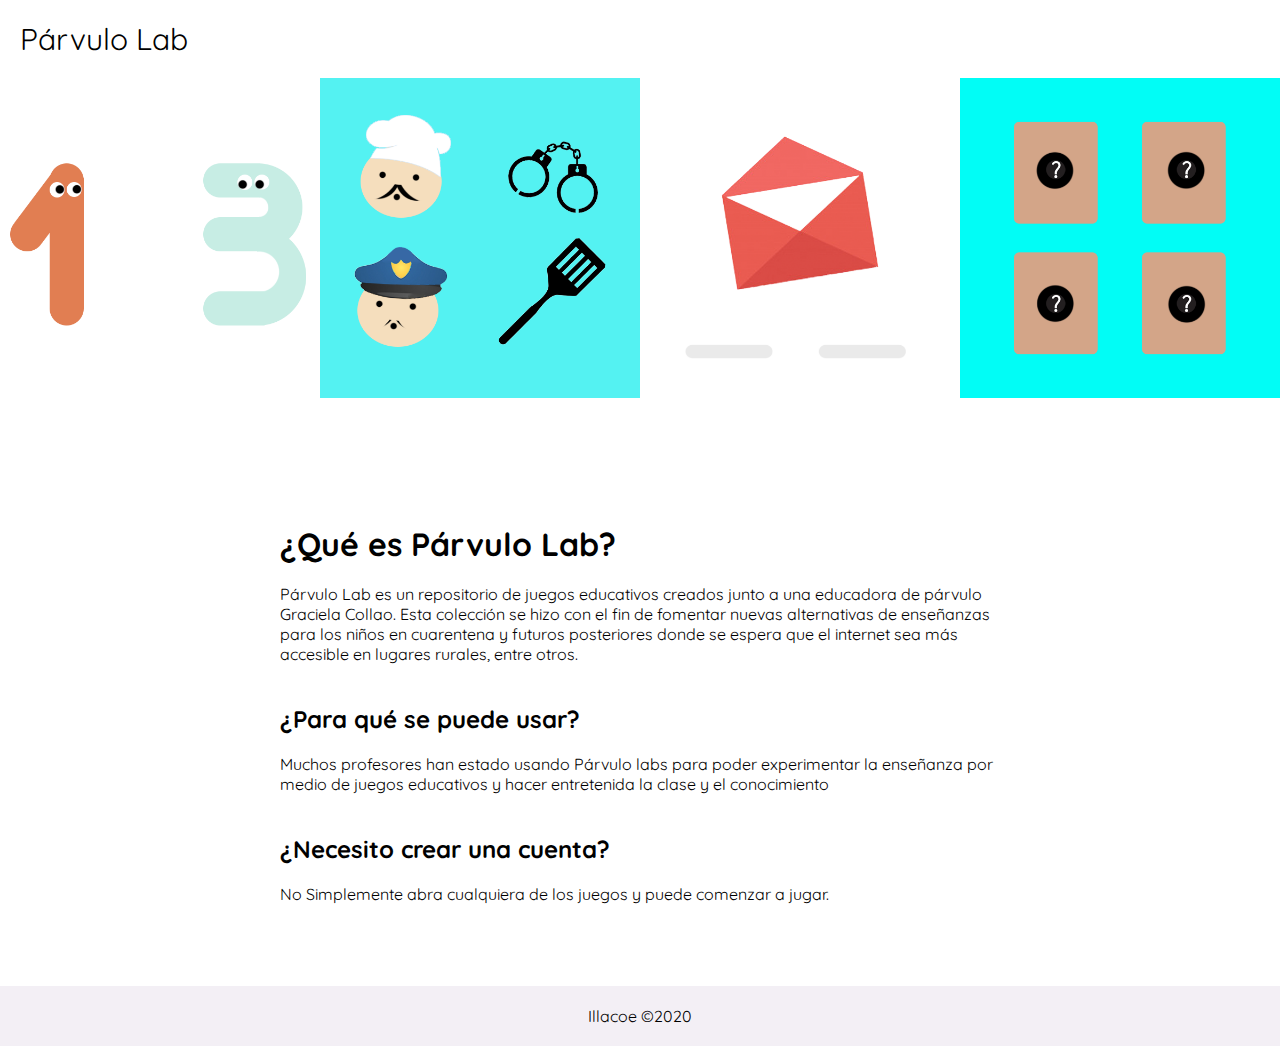
==== index.html @ 40a2c9e3 "new repository" ====
<!DOCTYPE html>
<html lang="en">
<head>
    <meta charset="UTF-8">
    <meta name="viewport" content="width=device-width, initial-scale=1.0">
    <title>Párvulo Labs</title>
    <link rel="stylesheet" href="./assets/css/style.css">
    <script defer src="./assets/js/main.js"></script>
</head>
<body>

    <header class="header">
        <div class="container">
            <div class="header__logo">
                <span class="logo-title">Párvulo Lab</span>
            </div>
            <div class="header__burger">
    
            </div>
            <div class="header__nav-desktop">
                <ul class="header__nav">
                    <!-- <li class="header__navlink"><a class="navlink" href="#">Experimentos</a></li>
                    <li class="header__navlink"><a class="navlink" href="#">Acerca</a></li> -->
                </ul>
            </div>
        </div>
    </header>
    <main class="main">
        <div class="collection">
            <a class="collection__link" href="#">
                <div class="collection__item">
                    <div class="collection__info">
                        <span class="collection__title">Antecesor y Sucesor</span>
                    </div>
                    <img class="collection__image" src="./assets/img/antecesor-sucesor.png" alt="">
                </div>
            </a>
            <a class="collection__link" href="">
                <div class="collection__item">
                    <div class="collection__info">
                        <span class="collection__title">Unir</span>

                    </div>
                    <img class="collection__image" src="./assets/img/dequienes.png" alt="">
                </div>
            </a>
            <a class="collection__link" href="">
                <div class="collection__item">
                    <div class="collection__info">
                        <span class="collection__title">Silabas</span>

                    </div>
                    <img class="collection__image" src="./assets/img/silabas.png" alt="">
                </div>
            </a>
            <a class="collection__link" href="">
                <div class="collection__item">
                    <div class="collection__info">
                        <span class="collection__title">Los iguales</span>

                    </div>
                    <img class="collection__image" src="./assets/img/iguales.png" alt="">
                </div>
            </a>
        </div>

    </main>
    <section class="section">
        <div class="container">
            
            <blockquote class="info">
                <h1 class="info__question">¿Qué es Párvulo Lab?</h1>
                <p class="info__answer">Párvulo Lab es un repositorio de juegos educativos creados junto a una educadora de párvulo Graciela Collao. Esta colección se hizo con el fin de fomentar nuevas alternativas de enseñanzas para los niños en cuarentena y futuros posteriores donde se espera que el internet sea más accesible en lugares rurales, entre otros.</p>
   
                <h2 class="info__question">¿Para qué se puede usar?</h2>
                <p class="info__answer">Muchos profesores han estado usando Párvulo labs para poder experimentar la enseñanza por medio de juegos educativos y hacer entretenida la clase y el conocimiento</p>
   
                <h2 class="info__question">¿Necesito crear una cuenta?</h2>
                <p class="info__answer">No Simplemente abra cualquiera de los juegos y puede comenzar a jugar.</p>
            </blockquote>
        </div>

    </section>
    <footer class="footer">
        <div class="container">
            <span class="footer__logo">Illacoe ©2020</span>
        </div>
    </footer>
    
</body>
</html>
---- assets/css/style.css ----
@import url('https://fonts.googleapis.com/css2?family=Quicksand:wght@600&display=swap');
@import './nav.css';
@import './main.css';
@import './info.css';
@import './footer.css';

*{
    font-family: 'Quicksand', sans-serif;
    margin: 0; 
}
.container{
   padding: 20px;
   margin: auto;
   display: flex;
   justify-content: space-between;
   width: 100%; 
   align-items: center;
}
.logo-title{
    font-size: 30px;
}
.navlink{
    font-size: 25px;
}
.info__question{
    margin: 40px 0 20px 0;
}
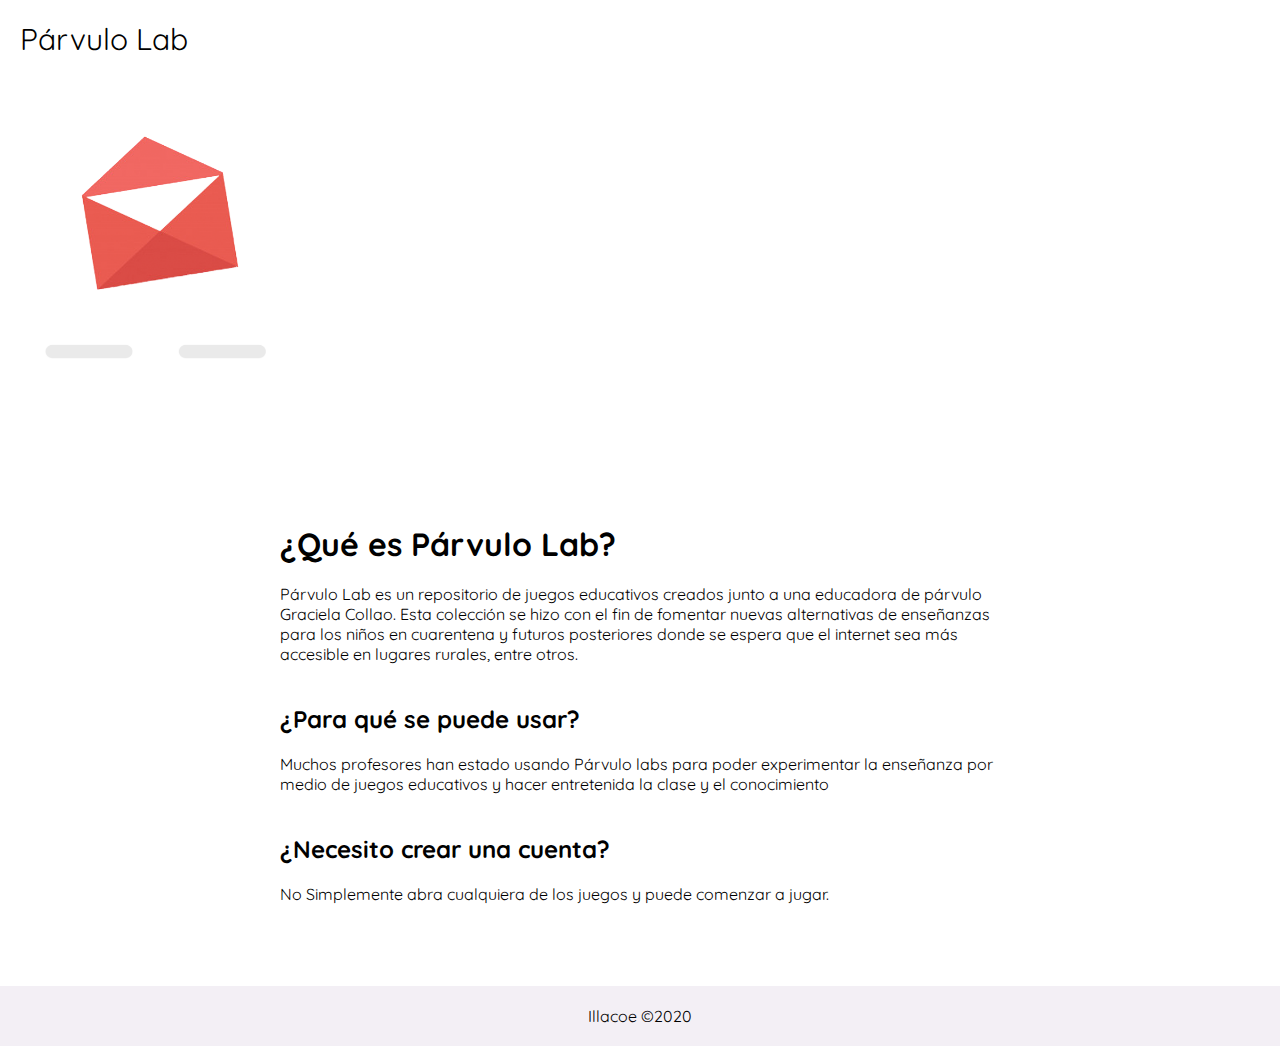
==== commit 0cf996bd: "game 1" ====
--- a/index.html
+++ b/index.html
@@ -27,15 +27,15 @@
     </header>
     <main class="main">
         <div class="collection">
-            <a class="collection__link" href="#">
+            <!-- <a class="collection__link" href="#">
                 <div class="collection__item">
                     <div class="collection__info">
                         <span class="collection__title">Antecesor y Sucesor</span>
                     </div>
                     <img class="collection__image" src="./assets/img/antecesor-sucesor.png" alt="">
                 </div>
-            </a>
-            <a class="collection__link" href="">
+            </a> -->
+            <!-- <a class="collection__link" href="">
                 <div class="collection__item">
                     <div class="collection__info">
                         <span class="collection__title">Unir</span>
@@ -43,8 +43,8 @@
                     </div>
                     <img class="collection__image" src="./assets/img/dequienes.png" alt="">
                 </div>
-            </a>
-            <a class="collection__link" href="">
+            </a> -->
+            <a class="collection__link" href="./games/silabas/index.html">
                 <div class="collection__item">
                     <div class="collection__info">
                         <span class="collection__title">Silabas</span>
@@ -53,7 +53,7 @@
                     <img class="collection__image" src="./assets/img/silabas.png" alt="">
                 </div>
             </a>
-            <a class="collection__link" href="">
+            <!-- <a class="collection__link" href="">
                 <div class="collection__item">
                     <div class="collection__info">
                         <span class="collection__title">Los iguales</span>
@@ -61,7 +61,7 @@
                     </div>
                     <img class="collection__image" src="./assets/img/iguales.png" alt="">
                 </div>
-            </a>
+            </a> -->
         </div>
 
     </main>
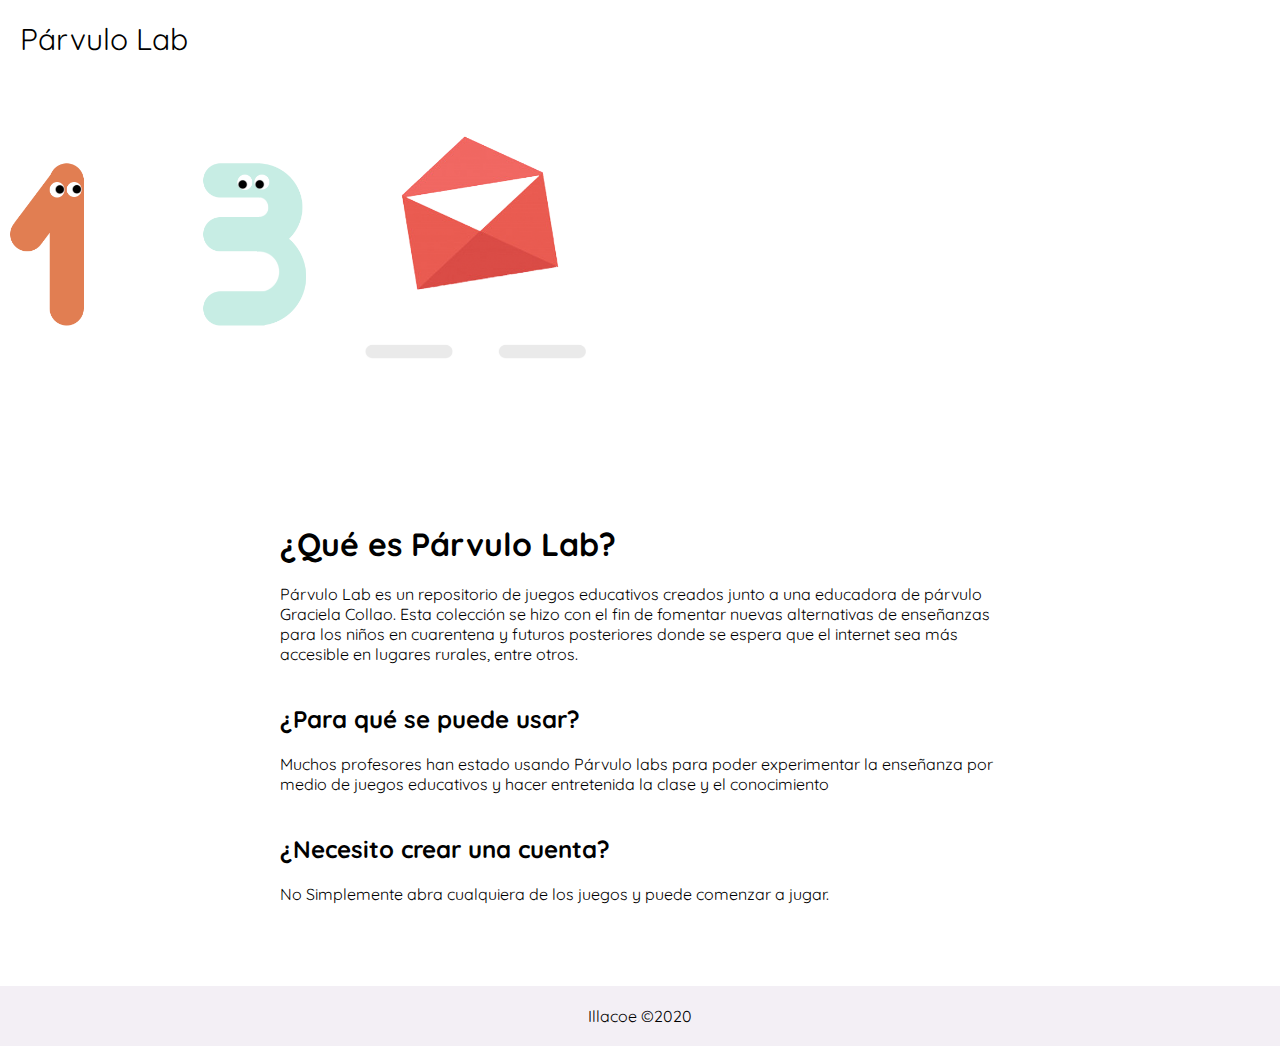
==== commit 800eac22: "antecesor y sucesor" ====
--- a/index.html
+++ b/index.html
@@ -27,14 +27,14 @@
     </header>
     <main class="main">
         <div class="collection">
-            <!-- <a class="collection__link" href="#">
+            <a class="collection__link" href="./games/antecesor-sucesor/index.html">
                 <div class="collection__item">
                     <div class="collection__info">
                         <span class="collection__title">Antecesor y Sucesor</span>
                     </div>
                     <img class="collection__image" src="./assets/img/antecesor-sucesor.png" alt="">
                 </div>
-            </a> -->
+            </a>
             <!-- <a class="collection__link" href="">
                 <div class="collection__item">
                     <div class="collection__info">
@@ -44,7 +44,7 @@
                     <img class="collection__image" src="./assets/img/dequienes.png" alt="">
                 </div>
             </a> -->
-            <a class="collection__link" href="./games/silabas/index.html">
+            <a class="collection__link" href="./games/silabas2/index.html">
                 <div class="collection__item">
                     <div class="collection__info">
                         <span class="collection__title">Silabas</span>
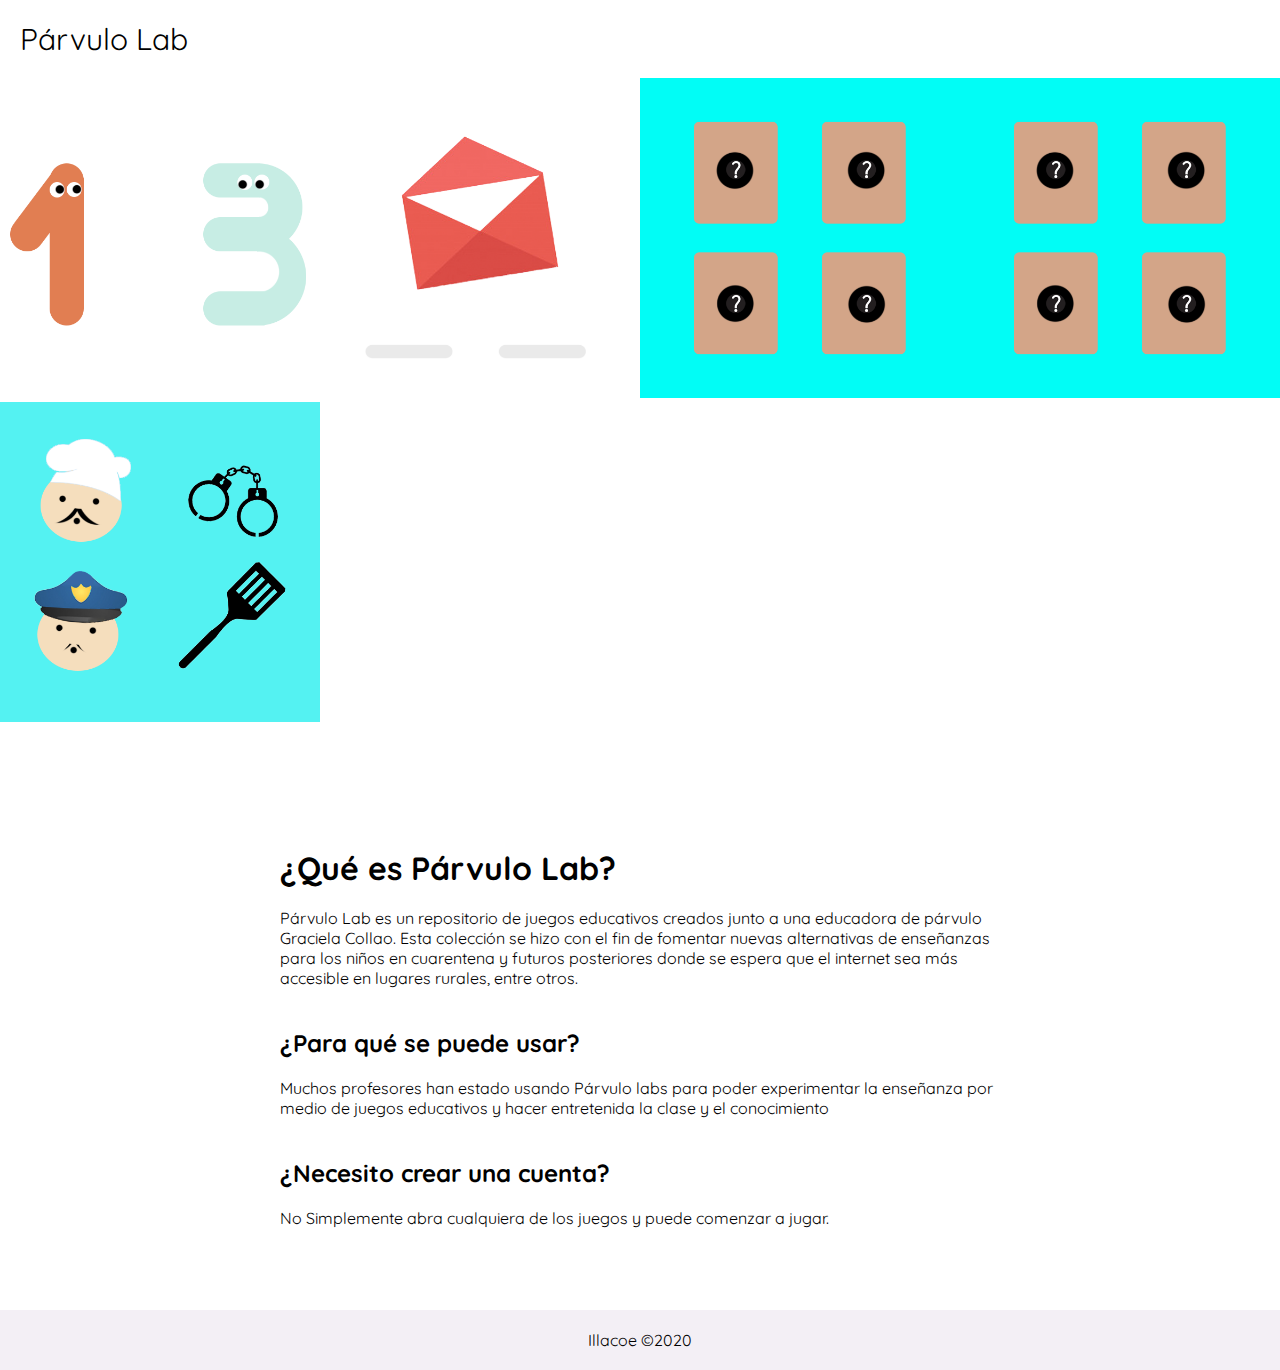
==== commit e3529ab0: "new games" ====
--- a/index.html
+++ b/index.html
@@ -35,15 +35,7 @@
                     <img class="collection__image" src="./assets/img/antecesor-sucesor.png" alt="">
                 </div>
             </a>
-            <!-- <a class="collection__link" href="">
-                <div class="collection__item">
-                    <div class="collection__info">
-                        <span class="collection__title">Unir</span>
-
-                    </div>
-                    <img class="collection__image" src="./assets/img/dequienes.png" alt="">
-                </div>
-            </a> -->
+            
             <a class="collection__link" href="./games/silabas2/index.html">
                 <div class="collection__item">
                     <div class="collection__info">
@@ -53,15 +45,33 @@
                     <img class="collection__image" src="./assets/img/silabas.png" alt="">
                 </div>
             </a>
-            <!-- <a class="collection__link" href="">
+            <a class="collection__link" href="./games/adivinanzas/index.html">
                 <div class="collection__item">
                     <div class="collection__info">
-                        <span class="collection__title">Los iguales</span>
+                        <span class="collection__title">Adivinanzas</span>
 
                     </div>
                     <img class="collection__image" src="./assets/img/iguales.png" alt="">
                 </div>
-            </a> -->
+            </a>
+            <a class="collection__link" href="./games/union/index.html">
+                <div class="collection__item">
+                    <div class="collection__info">
+                        <span class="collection__title">union</span>
+
+                    </div>
+                    <img class="collection__image" src="./assets/img/iguales.png" alt="">
+                </div>
+            </a>
+            <a class="collection__link" href="./games/rompecab/index.html">
+                <div class="collection__item">
+                    <div class="collection__info">
+                        <span class="collection__title">Ordenar Números</span>
+
+                    </div>
+                    <img class="collection__image" src="./assets/img/dequienes.png" alt="">
+                </div>
+            </a>
         </div>
 
     </main>
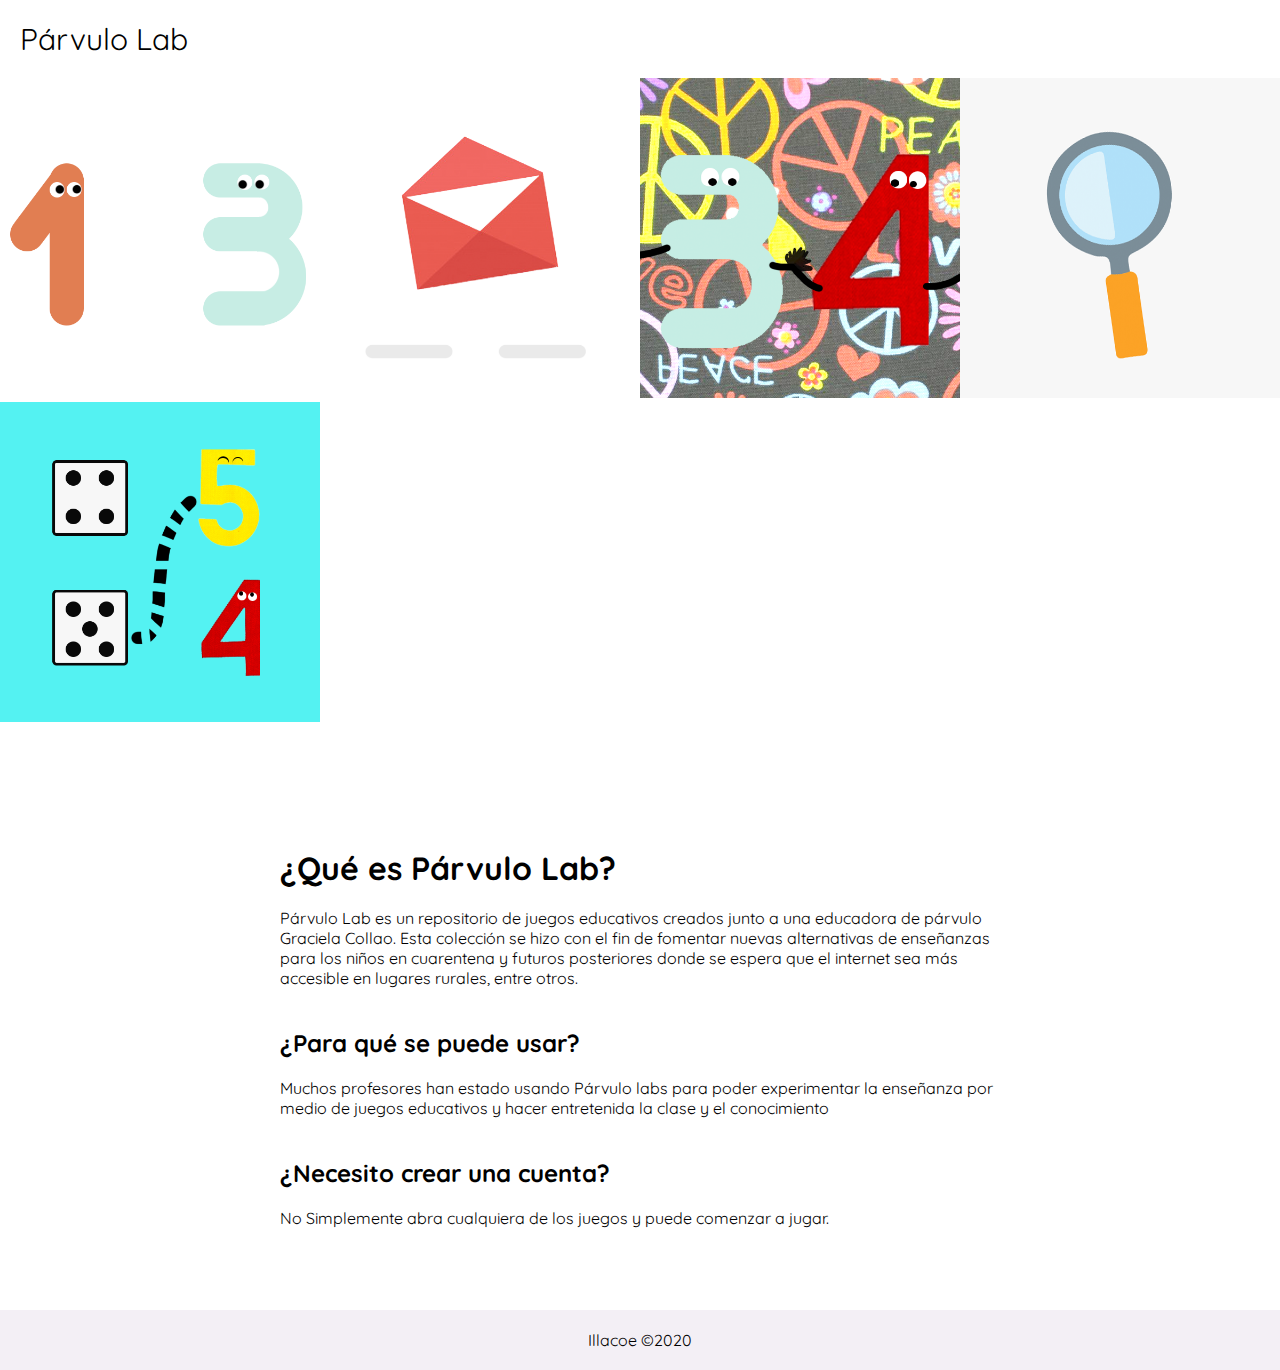
==== commit 45dcc8d1: "new images" ====
--- a/index.html
+++ b/index.html
@@ -39,19 +39,31 @@
             <a class="collection__link" href="./games/silabas2/index.html">
                 <div class="collection__item">
                     <div class="collection__info">
-                        <span class="collection__title">Silabas</span>
+                        <span class="collection__title">Sílabas</span>
 
                     </div>
                     <img class="collection__image" src="./assets/img/silabas.png" alt="">
                 </div>
             </a>
+
+            <a class="collection__link" href="./games/rompecab/index.html">
+                <div class="collection__item">
+                    <div class="collection__info">
+                        <span class="collection__title">Ordenar Números</span>
+
+                    </div>
+                    <img class="collection__image" src="./assets/img/ordenar.png" alt="">
+                </div>
+            </a>
+
+            
             <a class="collection__link" href="./games/adivinanzas/index.html">
                 <div class="collection__item">
                     <div class="collection__info">
                         <span class="collection__title">Adivinanzas</span>
 
                     </div>
-                    <img class="collection__image" src="./assets/img/iguales.png" alt="">
+                    <img class="collection__image" src="./assets/img/adivinanza.png" alt="">
                 </div>
             </a>
             <a class="collection__link" href="./games/union/index.html">
@@ -60,18 +72,10 @@
                         <span class="collection__title">union</span>
 
                     </div>
-                    <img class="collection__image" src="./assets/img/iguales.png" alt="">
+                    <img class="collection__image" src="./assets/img/union.png" alt="">
                 </div>
             </a>
-            <a class="collection__link" href="./games/rompecab/index.html">
-                <div class="collection__item">
-                    <div class="collection__info">
-                        <span class="collection__title">Ordenar Números</span>
-
-                    </div>
-                    <img class="collection__image" src="./assets/img/dequienes.png" alt="">
-                </div>
-            </a>
+           
         </div>
 
     </main>
